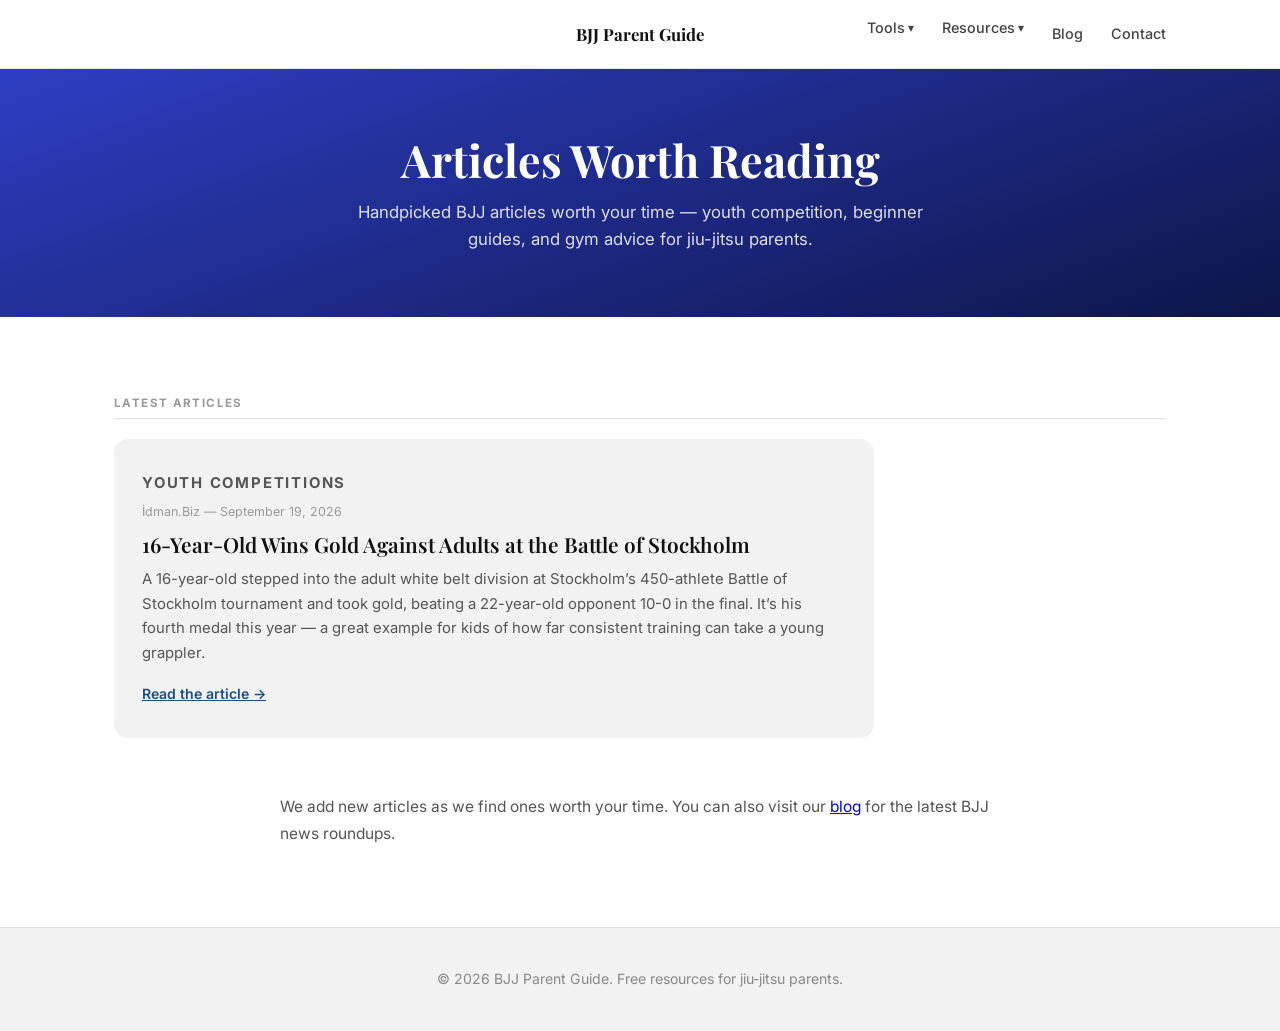
==== articles.html @ d81e4fc1 "Add Articles Worth Reading page (articles.html)" ====
<!DOCTYPE html>
<html lang="en">
<head>
  <meta charset="UTF-8" />
  <meta name="viewport" content="width=device-width, initial-scale=1.0" />
  <title>Articles Worth Reading | BJJ Parent Guide</title>
  <meta name="description" content="Handpicked BJJ articles worth your time: youth competition, beginner guides, gym advice, and parenting topics, curated for jiu-jitsu parents." />
  <link rel="stylesheet" href="css/style.css" />
</head>
<body>

  <nav>
    <div class="nav-container">
      <a href="index.html" class="nav-logo">BJJ Parent Guide</a>
      <button class="nav-toggle" aria-label="Toggle menu">&#9776;</button>
      <ul class="nav-links">
        <li class="nav-dropdown">
          <span class="nav-dropdown-toggle">Tools</span>
          <ul class="dropdown-menu">
            <li><a href="gi-size-finder.html">Gi Size Finder</a></li>
          </ul>
        </li>
        <li class="nav-dropdown">
          <span class="nav-dropdown-toggle">Resources</span>
          <ul class="dropdown-menu">
            <li><a href="glossary.html">BJJ Glossary</a></li>
            <li><a href="belts.html">Belt Guide</a></li>
            <li><a href="tournament.html">Tournament Guide</a></li>
            <li><a href="articles.html">Articles Worth Reading</a></li>
          </ul>
        </li>
        <li><a href="blog.html">Blog</a></li>
        <li><a href="contact.html">Contact</a></li>
      </ul>
    </div>
  </nav>

  <header class="page-header">
    <h1>Articles Worth Reading</h1>
    <p>Handpicked BJJ articles worth your time &mdash; youth competition, beginner guides, and gym advice for jiu-jitsu parents.</p>
  </header>

  <section class="cards-section">

    <div class="card-group">
      <h3 class="card-group-label">Latest Articles</h3>
      <div class="cards-grid cards-grid-md">

        <div class="card card-blog">
          <p class="card-group-label" style="border-bottom:none;padding-bottom:0;margin-bottom:0.4rem;">Youth Competitions</p>
          <p style="font-size:0.78rem;color:#999;margin-bottom:0.6rem;">&#304;dman.Biz &mdash; September 19, 2026</p>
          <h3>16-Year-Old Wins Gold Against Adults at the Battle of Stockholm</h3>
          <p>A 16-year-old stepped into the adult white belt division at Stockholm&rsquo;s 450-athlete Battle of Stockholm tournament and took gold, beating a 22-year-old opponent 10-0 in the final. It&rsquo;s his fourth medal this year &mdash; a great example for kids of how far consistent training can take a young grappler.</p>
          <a href="https://www.idman.biz/en/news/other/157012" class="card-arrow" target="_blank" rel="noopener">Read the article &rarr;</a>
        </div>

      </div>
    </div>

    <p style="max-width:720px;margin:2rem auto 0;color:#555;font-size:0.97rem;line-height:1.7;">We add new articles as we find ones worth your time. You can also visit our <a href="blog.html">blog</a> for the latest BJJ news roundups.</p>

  </section>

  <footer>
    <p>&copy; <span id="copyrightYear"></span> BJJ Parent Guide. Free resources for jiu-jitsu parents.</p>
  </footer>

  <script src="js/script.js"></script>
</body>
</html>
---- css/style.css ----
/* ============================================================
   BJJ Parent Guide — style.css
   ============================================================ */

@import url('https://fonts.googleapis.com/css2?family=Playfair+Display:ital,wght@0,400;0,600;0,700;1,400&family=Inter:wght@400;500;600;700&display=swap');

/* --- Reset & Base --- */
*, *::before, *::after { box-sizing: border-box; margin: 0; padding: 0; }

html { scroll-behavior: smooth; }

body {
  font-family: 'Inter', 'Segoe UI', sans-serif;
  color: #111;
  background: #fff;
  line-height: 1.6;
}

h1, h2, h3, h4, h5, h6 {
  font-family: 'Playfair Display', Georgia, serif;
  line-height: 1.2;
}

/* --- Navigation --- */
nav {
  background: #fff;
  border-bottom: 1px solid #e8e8e8;
  position: sticky;
  top: 0;
  z-index: 100;
}

.nav-container {
  max-width: 1100px;
  margin: 0 auto;
  padding: 0 1.5rem;
  display: flex;
  align-items: center;
  justify-content: space-between;
  height: 68px;
  position: relative;
}

.nav-logo {
  font-family: 'Playfair Display', Georgia, serif;
  font-size: 1.05rem;
  font-weight: 700;
  color: #111;
  text-decoration: none;
  position: absolute;
  left: 50%;
  transform: translateX(-50%);
  white-space: nowrap;
}

.nav-links {
  display: flex;
  list-style: none;
  gap: 1.75rem;
  margin-left: auto;
}

.nav-links a {
  text-decoration: none;
  color: #444;
  font-weight: 500;
  font-size: 0.9rem;
  transition: color 0.2s;
  white-space: nowrap;
}

.nav-links a:hover,
.nav-links a.active { color: #111; }

.nav-toggle {
  display: none;
  background: none;
  border: none;
  font-size: 1.5rem;
  cursor: pointer;
  color: #333;
  line-height: 1;
}

/* --- Dropdown Nav --- */
.nav-dropdown { position: relative; }

.nav-dropdown-toggle {
  cursor: pointer;
  color: #444;
  font-weight: 500;
  font-size: 0.9rem;
  white-space: nowrap;
  display: flex;
  align-items: center;
  gap: 0.2rem;
  background: none;
  border: none;
  font-family: inherit;
  padding: 0;
  line-height: 1;
  transition: color 0.2s;
}

.nav-dropdown-toggle::after {
  content: '▾';
  font-size: 0.72rem;
}

.nav-dropdown:hover .nav-dropdown-toggle,
.nav-dropdown.open .nav-dropdown-toggle { color: #111; }

.dropdown-menu {
  display: none;
  position: absolute;
  top: calc(100% + 12px);
  left: 50%;
  transform: translateX(-50%);
  background: #fff;
  border-radius: 12px;
  box-shadow: 0 8px 24px rgba(0,0,0,0.12);
  padding: 0.5rem 0;
  list-style: none;
  min-width: 190px;
  z-index: 200;
}

.nav-dropdown:hover .dropdown-menu,
.nav-dropdown.open .dropdown-menu { display: block; }

.dropdown-menu li a {
  display: block;
  padding: 0.55rem 1.25rem;
  color: #444;
  text-decoration: none;
  font-size: 0.9rem;
  white-space: nowrap;
  transition: background 0.15s;
}

.dropdown-menu li a:hover,
.dropdown-menu li a.active { background: #f5f5f5; color: #111; }

/* --- Hero --- */
.hero {
  background: linear-gradient(160deg, #2e3ec4 0%, #0d1548 100%);
  color: #fff;
  padding: 6rem 1.5rem;
  text-align: center;
}

.hero h1 {
  font-size: clamp(2.2rem, 6vw, 3.8rem);
  margin-bottom: 1.25rem;
  font-weight: 700;
}

.hero p {
  font-family: 'Inter', sans-serif;
  font-size: 1.1rem;
  max-width: 580px;
  margin: 0 auto 2.5rem;
  opacity: 0.85;
}

.hero-btn {
  display: inline-block;
  background: #fff;
  color: #1a3a7a;
  text-decoration: none;
  padding: 0.9rem 2.5rem;
  border-radius: 8px;
  font-weight: 600;
  font-size: 0.95rem;
  letter-spacing: 0.02em;
  transition: opacity 0.2s, transform 0.2s;
}

.hero-btn:hover {
  opacity: 0.9;
  transform: translateY(-2px);
}

/* --- Page Header (inner pages) --- */
.page-header {
  background: linear-gradient(160deg, #2e3ec4 0%, #0d1548 100%);
  color: #fff;
  padding: 4rem 1.5rem;
  text-align: center;
}

.page-header h1 { font-size: clamp(1.8rem, 4vw, 2.8rem); }

.page-header p {
  font-family: 'Inter', sans-serif;
  font-size: 1.05rem;
  opacity: 0.85;
  margin-top: 0.75rem;
  max-width: 580px;
  margin-left: auto;
  margin-right: auto;
}

/* --- Home Cards --- */
.cards-section {
  max-width: 1100px;
  margin: 5rem auto;
  padding: 0 1.5rem;
}

.cards-grid {
  display: grid;
  grid-template-columns: repeat(auto-fit, minmax(280px, 1fr));
  gap: 1.25rem;
}

.card {
  background: #f2f2f2;
  border-radius: 14px;
  padding: 2rem 1.75rem;
  text-decoration: none;
  color: inherit;
  display: block;
  border-top: none;
  transition: transform 0.2s, box-shadow 0.2s;
}

.card:hover {
  transform: translateY(-4px);
  box-shadow: 0 8px 24px rgba(0,0,0,0.1);
}

.card.card-glossary,
.card.card-belts,
.card.card-tournament,
.card.card-gi-finder,
.card.card-blog,
.card.card-contact { border-top: none; }

/* --- Card Groups (Homepage) --- */
.card-group { margin-bottom: 3.5rem; }

.card-group-label {
  font-family: 'Inter', sans-serif;
  font-size: 0.72rem;
  font-weight: 700;
  text-transform: uppercase;
  letter-spacing: 0.12em;
  color: #999;
  margin-bottom: 1.25rem;
  padding-bottom: 0.5rem;
  border-bottom: 1px solid #e0e0e0;
}

.cards-grid-sm  { max-width: 380px; }
.cards-grid-md  { max-width: 760px; }

.card-icon { font-size: 2.4rem; margin-bottom: 1rem; }

.card h3 {
  font-size: 1.3rem;
  color: #111;
  margin-bottom: 0.6rem;
  font-weight: 600;
}

.card p {
  font-family: 'Inter', sans-serif;
  color: #555;
  font-size: 0.93rem;
  line-height: 1.65;
}

.card-arrow {
  display: inline-block;
  margin-top: 1.1rem;
  color: #1a4f8a;
  font-weight: 600;
  font-size: 0.88rem;
  font-family: 'Inter', sans-serif;
}

/* --- Home About Section --- */
.home-about {
  background: #f9f9f9;
  border-top: 1px solid #e8e8e8;
  padding: 5rem 1.5rem;
}

.home-about-inner {
  max-width: 700px;
  margin: 0 auto;
  text-align: center;
}

.home-about-inner h2 {
  font-size: clamp(1.8rem, 4vw, 2.6rem);
  color: #111;
  margin-bottom: 1.5rem;
}

.home-about-inner p {
  font-family: 'Inter', sans-serif;
  color: #555;
  font-size: 1rem;
  line-height: 1.8;
  margin-bottom: 1.1rem;
}

.home-about-inner p:last-child { margin-bottom: 0; }

.home-about-inner a {
  color: #1a4f8a;
  font-weight: 600;
  text-decoration: none;
}

.home-about-inner a:hover { text-decoration: underline; }

/* --- CTA Button (general) --- */
.btn-cta {
  display: inline-block;
  background: #1a4f8a;
  color: #fff;
  text-decoration: none;
  padding: 0.85rem 2rem;
  border-radius: 8px;
  font-weight: 600;
  font-size: 0.95rem;
  letter-spacing: 0.02em;
  font-family: 'Inter', sans-serif;
  transition: background 0.2s, transform 0.2s;
}

.btn-cta:hover {
  background: #153f72;
  transform: translateY(-1px);
}

/* --- Contact / Forms --- */
.contact-section {
  max-width: 640px;
  margin: 3rem auto 5rem;
  padding: 0 1.5rem;
}

.contact-note {
  font-family: 'Inter', sans-serif;
  color: #555;
  font-size: 0.97rem;
  line-height: 1.75;
  margin-bottom: 2rem;
  text-align: center;
}

.contact-card {
  background: #f2f2f2;
  border-radius: 16px;
  padding: 2.5rem;
}

.form-group { margin-bottom: 1.25rem; }

.form-group label {
  display: block;
  font-family: 'Inter', sans-serif;
  font-weight: 600;
  color: #333;
  margin-bottom: 0.45rem;
  font-size: 0.93rem;
}

.form-control {
  width: 100%;
  padding: 0.75rem 1rem;
  border: 1.5px solid #ddd;
  border-radius: 8px;
  font-size: 1rem;
  font-family: inherit;
  background: #fff;
  transition: border-color 0.2s;
}

.form-control:focus {
  outline: none;
  border-color: #1a4f8a;
}

textarea.form-control {
  resize: vertical;
  min-height: 130px;
}

.btn-submit {
  width: 100%;
  background: #1a4f8a;
  color: #fff;
  border: none;
  padding: 0.9rem;
  border-radius: 8px;
  font-size: 1rem;
  font-weight: 600;
  cursor: pointer;
  transition: background 0.2s;
  margin-top: 0.5rem;
  font-family: inherit;
  letter-spacing: 0.02em;
}

.btn-submit:hover { background: #153f72; }

.form-success {
  display: none;
  background: #edf5e8;
  border: 1px solid #6daf7e;
  border-radius: 10px;
  padding: 1.5rem;
  text-align: center;
  color: #3d7a50;
  font-weight: 600;
  margin-top: 1rem;
  font-size: 1.05rem;
}

/* --- Footer --- */
footer {
  background: #f2f2f2;
  color: #888;
  text-align: center;
  padding: 2.5rem 1.5rem;
  font-family: 'Inter', sans-serif;
  font-size: 0.88rem;
  border-top: 1px solid #e0e0e0;
}

footer a { color: #666; text-decoration: none; }
footer a:hover { text-decoration: underline; }

/* --- Blog Section --- */
.blog-section {
  max-width: 1000px;
  margin: 3rem auto 5rem;
  padding: 0 1.5rem;
}

.blog-filters {
  display: flex;
  flex-wrap: wrap;
  gap: 0.6rem;
  margin-bottom: 2.5rem;
}

.blog-filter-btn {
  background: #f2f2f2;
  border: 1.5px solid transparent;
  padding: 0.45rem 1.1rem;
  border-radius: 20px;
  font-size: 0.85rem;
  font-weight: 600;
  cursor: pointer;
  color: #555;
  transition: background 0.2s, color 0.2s;
  font-family: inherit;
}

.blog-filter-btn:hover { background: #e5e5e5; color: #111; }

.blog-filter-btn.active {
  background: #1a4f8a;
  color: #fff;
  border-color: #1a4f8a;
}

.blog-grid {
  display: grid;
  grid-template-columns: repeat(auto-fill, minmax(300px, 1fr));
  gap: 1.5rem;
}

.blog-empty {
  background: #f2f2f2;
  border-radius: 14px;
  padding: 3rem 2rem;
  text-align: center;
  color: #666;
}

.blog-empty p {
  font-family: 'Inter', sans-serif;
  font-size: 1rem;
  line-height: 1.65;
  max-width: 480px;
  margin: 0 auto;
}

/* ============================================================
   GLOSSARY
   ============================================================ */
.glossary-container { max-width: 860px; margin: 2rem auto 4rem; padding: 0 1.5rem; }
.glossary-filters { display: flex; flex-wrap: wrap; gap: .5rem; margin-bottom: 2rem; }
.gloss-filter-btn { background: #f2f2f2; border: 1.5px solid transparent; padding: .4rem .9rem; border-radius: 20px; font-size: .85rem; font-weight: 600; cursor: pointer; color: #555; font-family: inherit; transition: background .2s; }
.gloss-filter-btn.active { background: #1a4f8a; color: #fff; border-color: #1a4f8a; }
.gloss-section { margin-bottom: 2.5rem; }
.gloss-section-label { font-family: 'Inter', sans-serif; font-size: .72rem; font-weight: 700; text-transform: uppercase; letter-spacing: .12em; color: #999; margin-bottom: 1rem; padding-bottom: .4rem; border-bottom: 1px solid #e0e0e0; }
.gloss-grid { display: grid; grid-template-columns: repeat(auto-fill, minmax(260px, 1fr)); gap: 1rem; }
.gloss-card { background: #f2f2f2; border-radius: 12px; padding: 1.1rem 1.25rem; border-left: 3px solid #1a4f8a; }
.gloss-card.red    { border-left-color: #b5451b; }
.gloss-card.orange { border-left-color: #d97706; }
.gloss-card.purple { border-left-color: #7b3fa0; }
.gloss-card.green  { border-left-color: #3a8a4f; }
.gloss-term { font-family: 'Playfair Display', Georgia, serif; font-size: 1rem; font-weight: 700; color: #111; margin-bottom: .3rem; }
.gloss-def  { font-family: 'Inter', sans-serif; font-size: .88rem; color: #555; line-height: 1.55; margin: 0; }
.gloss-badge { display: inline-block; font-family: 'Inter', sans-serif; font-size: .68rem; font-weight: 700; text-transform: uppercase; letter-spacing: .05em; padding: .15rem .6rem; border-radius: 20px; margin-bottom: .4rem; }
.gloss-badge-position    { background: #e8f0fb; color: #1a4f8a; }
.gloss-badge-technique   { background: #fdecea; color: #9b2335; }
.gloss-badge-competition { background: #fef3e2; color: #a0620a; }
.gloss-badge-gear        { background: #f0ebfb; color: #6b3fa0; }
.gloss-badge-training    { background: #e8f4ee; color: #3d7a4f; }

/* ============================================================
   BELT GUIDE
   ============================================================ */
.belts-container { max-width: 860px; margin: 2rem auto 4rem; padding: 0 1.5rem; }
.belt-system-note { background: #fdf5e8; border-left: 3px solid #d97706; border-radius: 8px; padding: 1rem 1.25rem; margin-bottom: 2rem; font-family: 'Inter', sans-serif; font-size: .92rem; color: #5a3a1a; line-height: 1.6; }
.belt-track { display: flex; flex-direction: column; gap: .75rem; margin-bottom: 2.5rem; }
.belt-row { display: flex; align-items: center; gap: 1rem; }
.belt-bar { width: 120px; height: 28px; border-radius: 6px; flex-shrink: 0; border: 1.5px solid rgba(0,0,0,.12); }
.belt-bar-white   { background: #f0f0f0; }
.belt-bar-grey    { background: #808080; }
.belt-bar-yellow  { background: #e6b800; }
.belt-bar-orange  { background: #e67e22; }
.belt-bar-green   { background: #3a8a4f; }
.belt-bar-blue    { background: #2b5fa8; }
.belt-bar-purple  { background: #7b3fa0; }
.belt-bar-brown   { background: #7b4f2e; }
.belt-bar-black   { background: #1a1a1a; }
.belt-bar-half { position: relative; overflow: hidden; }
.belt-bar-half::after { content: ''; position: absolute; top: 0; right: 0; width: 50%; height: 100%; }
.belt-bar-grey-white::after   { background: #f0f0f0; }
.belt-bar-grey-black::after   { background: #1a1a1a; }
.belt-bar-yellow-white::after { background: #f0f0f0; }
.belt-bar-yellow-black::after { background: #1a1a1a; }
.belt-bar-orange-white::after { background: #f0f0f0; }
.belt-bar-orange-black::after { background: #1a1a1a; }
.belt-bar-green-white::after  { background: #f0f0f0; }
.belt-bar-green-black::after  { background: #1a1a1a; }
.belt-info { flex: 1; }
.belt-name { font-family: 'Playfair Display', Georgia, serif; font-size: .98rem; font-weight: 700; color: #111; }
.belt-note { font-family: 'Inter', sans-serif; font-size: .83rem; color: #666; margin-top: .15rem; }

.stripe-explainer { background: #f2f2f2; border-radius: 14px; padding: 1.5rem; margin-bottom: 2.5rem; }
.stripe-explainer h2 { font-size: 1.3rem; color: #111; margin-bottom: .75rem; }
.stripe-explainer p { font-family: 'Inter', sans-serif; font-size: .9rem; color: #555; line-height: 1.65; margin-bottom: .75rem; }
.stripe-demo { display: grid; grid-template-columns: repeat(4, 1fr); gap: 1rem; margin-top: 1.25rem; }
.stripe-demo-item { display: flex; flex-direction: column; align-items: center; gap: .5rem; }
.stripe-label { font-family: 'Inter', sans-serif; font-size: .8rem; color: #666; }
.stripe-belt { width: 100%; max-width: 90px; height: 26px; background: #fff; border: 2px solid #999; border-radius: 4px; position: relative; }
.stripe { position: absolute; right: 0; top: 0; width: 12px; height: 100%; background: #111; border-radius: 0 2px 2px 0; }
.stripe-2 { right: 13px; }
.stripe-3 { right: 26px; }
.stripe-4 { right: 39px; }

.promo-tracker { background: #f2f2f2; border-radius: 14px; padding: 1.5rem 1.75rem; margin-bottom: 2.5rem; }
.promo-tracker h2 { font-size: 1.3rem; color: #111; margin-bottom: .5rem; }
.promo-tracker p { font-family: 'Inter', sans-serif; font-size: .9rem; color: #555; margin-bottom: 1rem; line-height: 1.6; }
.promo-print-btn { display: inline-flex; align-items: center; gap: .4rem; background: #1a4f8a; color: #fff; border: none; border-radius: 8px; padding: .55rem 1.2rem; font-size: .9rem; font-weight: 600; cursor: pointer; font-family: inherit; transition: background .2s; text-decoration: none; margin-bottom: 1.25rem; }
.promo-print-btn:hover { background: #153f72; }
.tracker-table { width: 100%; border-collapse: collapse; font-size: .87rem; }
.tracker-table th { background: #111; color: #fff; padding: .5rem .75rem; text-align: left; font-weight: 600; }
.tracker-table td { padding: .45rem .75rem; border-bottom: 1px solid #e0e0e0; color: #333; vertical-align: middle; }
.tracker-table tr:nth-child(even) td { background: #f9f9f9; }
.tracker-check { width: 28px; height: 28px; border: 2px solid #1a4f8a; border-radius: 4px; display: inline-block; }

.belt-section-heading { font-size: 1.2rem; font-weight: 700; color: #111; margin: 2rem 0 1rem; }

/* ============================================================
   GI SIZE FINDER
   ============================================================ */
.gi-finder-container { max-width: 700px; margin: 2rem auto 4rem; padding: 0 1.5rem; }
.gi-finder-card { background: #f2f2f2; border-radius: 16px; padding: 2rem; }
.gi-finder-card h2 { font-size: 1.3rem; color: #111; margin-bottom: .5rem; }
.gi-finder-card > p { font-family: 'Inter', sans-serif; font-size: .93rem; color: #555; line-height: 1.65; margin-bottom: 1.5rem; }
.gi-form-row { display: grid; grid-template-columns: 1fr 1fr; gap: 1.25rem; margin-bottom: 1.5rem; }
@media (max-width: 500px) { .gi-form-row { grid-template-columns: 1fr; } }
.gi-field-label { display: block; font-family: 'Inter', sans-serif; font-weight: 600; color: #333; margin-bottom: .45rem; font-size: .93rem; }
.gi-unit-toggle { display: flex; gap: .5rem; margin-bottom: .75rem; }
.gi-unit-btn { background: #fff; border: 1.5px solid #ddd; padding: .35rem .9rem; border-radius: 20px; font-size: .85rem; font-weight: 600; cursor: pointer; font-family: inherit; transition: all .2s; color: #555; }
.gi-unit-btn.active { background: #1a4f8a; color: #fff; border-color: #1a4f8a; }
.gi-inputs { display: flex; gap: .5rem; align-items: center; flex-wrap: wrap; }
.gi-input { width: 80px; padding: .65rem .75rem; border: 1.5px solid #ddd; border-radius: 8px; font-size: .95rem; font-family: inherit; background: #fff; transition: border-color .2s; }
.gi-input:focus { outline: none; border-color: #1a4f8a; }
.gi-input-wide { width: 100%; }
.gi-input-label { font-family: 'Inter', sans-serif; font-size: .85rem; color: #666; }
.gi-submit { width: 100%; background: #1a4f8a; color: #fff; border: none; padding: .85rem; border-radius: 8px; font-size: 1rem; font-weight: 600; cursor: pointer; transition: background .2s; margin-top: .5rem; font-family: inherit; }
.gi-submit:hover { background: #153f72; }
.gi-result { display: none; background: #e8f0fb; border: 2px solid #1a4f8a; border-radius: 12px; padding: 1.5rem; margin-top: 1.5rem; }
.gi-result-size { font-family: 'Playfair Display', Georgia, serif; font-size: 2.5rem; font-weight: 700; color: #1a4f8a; line-height: 1; margin-bottom: .25rem; }
.gi-result-label { font-family: 'Inter', sans-serif; font-size: .85rem; color: #555; margin-bottom: 1rem; }
.gi-result-note { font-family: 'Inter', sans-serif; font-size: .88rem; color: #444; line-height: 1.6; }
.gi-disclaimer { font-family: 'Inter', sans-serif; font-size: .82rem; color: #999; font-style: italic; margin-top: 1.25rem; line-height: 1.55; }
.gi-chart { margin-top: 2.5rem; }
.gi-chart h3 { font-size: 1rem; font-weight: 700; color: #111; margin-bottom: .75rem; }
.gi-table { width: 100%; border-collapse: collapse; font-size: .88rem; }
.gi-table th { background: #111; color: #fff; padding: .5rem .75rem; text-align: left; font-weight: 600; }
.gi-table td { padding: .5rem .75rem; border-bottom: 1px solid #e0e0e0; color: #333; }
.gi-table tr:nth-child(even) td { background: #f9f9f9; }
.gi-table tr.highlight td { background: #e8f0fb; font-weight: 600; }

/* ============================================================
   TOURNAMENT PAGE
   ============================================================ */
.scoring-container { max-width: 860px; margin: 2rem auto 4rem; padding: 0 1.5rem; }
.scoring-section-title { font-size: 1.4rem; font-weight: 700; color: #111; margin-bottom: 1rem; }
.scoring-table-wrap { overflow-x: auto; margin-bottom: 2.5rem; }
.scoring-table { width: 100%; border-collapse: collapse; font-size: .9rem; }
.scoring-table th { background: #111; color: #fff; padding: .65rem 1rem; text-align: left; font-weight: 600; }
.scoring-table td { padding: .65rem 1rem; border-bottom: 1px solid #e0e0e0; color: #333; vertical-align: top; }
.scoring-table tr:nth-child(even) td { background: #f9f9f9; }
.pts-badge { display: inline-block; background: #1a4f8a; color: #fff; font-weight: 700; border-radius: 20px; padding: .15rem .7rem; font-size: .85rem; }
.pts-badge-red { background: #b5451b; }
.pts-badge-orange { background: #d97706; }

.checklist-card { background: #f2f2f2; border-radius: 14px; padding: 1.5rem 1.75rem; margin-bottom: 1.5rem; }
.checklist-card h3 { font-size: 1.2rem; font-weight: 700; color: #111; margin-bottom: 1rem; }
.checklist-list { list-style: none; padding: 0; display: flex; flex-direction: column; gap: .5rem; }
.checklist-list li { font-family: 'Inter', sans-serif; font-size: .92rem; color: #333; padding-left: 1.5rem; position: relative; line-height: 1.5; }
.checklist-list li::before { content: '✓'; position: absolute; left: 0; color: #1a4f8a; font-weight: 700; }

.expect-section { background: #f2f2f2; border-radius: 14px; padding: 1.5rem 1.75rem; margin-bottom: 1.5rem; }
.expect-section h2 { font-size: 1.25rem; font-weight: 700; color: #111; margin-bottom: 1rem; }
.expect-section ul { list-style: none; padding: 0; display: flex; flex-direction: column; gap: .65rem; }
.expect-section ul li { font-family: 'Inter', sans-serif; font-size: .93rem; color: #333; padding-left: 1.4rem; position: relative; line-height: 1.6; }
.expect-section ul li::before { content: '→'; position: absolute; left: 0; color: #b5451b; font-weight: 700; }

.callout-box { background: #e8f0fb; border-left: 3px solid #1a4f8a; border-radius: 8px; padding: 1.25rem 1.5rem; margin-bottom: 1.5rem; }
.callout-box h3 { font-size: 1rem; font-weight: 700; color: #111; margin-bottom: .75rem; }
.callout-box ul { list-style: none; padding: 0; display: flex; flex-direction: column; gap: .5rem; }
.callout-box ul li { font-family: 'Inter', sans-serif; font-size: .9rem; color: #444; padding-left: 1.3rem; position: relative; line-height: 1.55; }
.callout-box ul li::before { content: '•'; position: absolute; left: 0; color: #1a4f8a; font-weight: 700; }

/* ============================================================
   RESPONSIVE
   ============================================================ */
@media (max-width: 768px) {
  .nav-logo {
    position: static;
    transform: none;
    flex: 1;
    text-align: center;
  }

  .nav-links {
    display: none;
    flex-direction: column;
    position: absolute;
    top: 68px;
    left: 0;
    right: 0;
    background: #fff;
    padding: 1rem 1.5rem 1.5rem;
    box-shadow: 0 6px 16px rgba(0,0,0,0.1);
    z-index: 99;
    gap: 0.75rem;
    border-top: 1px solid #e8e8e8;
  }

  .nav-links.open { display: flex; }
  .nav-toggle { display: block; }

  .nav-dropdown-toggle {
    width: 100%;
    justify-content: space-between;
    padding: 0.25rem 0;
  }

  .dropdown-menu {
    position: static;
    transform: none;
    box-shadow: none;
    padding: 0.25rem 0 0.25rem 1rem;
    border-left: 2px solid #e0e0e0;
    border-radius: 0;
    min-width: unset;
    margin-top: 0.25rem;
  }

  .nav-dropdown:hover .dropdown-menu { display: none; }
  .nav-dropdown.open .dropdown-menu  { display: block; }

  .contact-card { padding: 1.5rem; }
  .gi-finder-card { padding: 1.25rem; }
  .blog-grid { grid-template-columns: 1fr; }
  .belt-row { flex-wrap: wrap; }
}

/* ============================================================
   PRINT — Belt Promotion Tracker
   ============================================================ */
@media print {
  nav, footer, .promo-print-btn, .page-header + .belts-container > *:not(.promo-tracker),
  .belt-system-note, .belt-track, .stripe-explainer, .belt-section-heading { display: none !important; }

  .promo-tracker { box-shadow: none; border: 1px solid #ccc; }

  * {
    -webkit-print-color-adjust: exact;
    print-color-adjust: exact;
  }
}
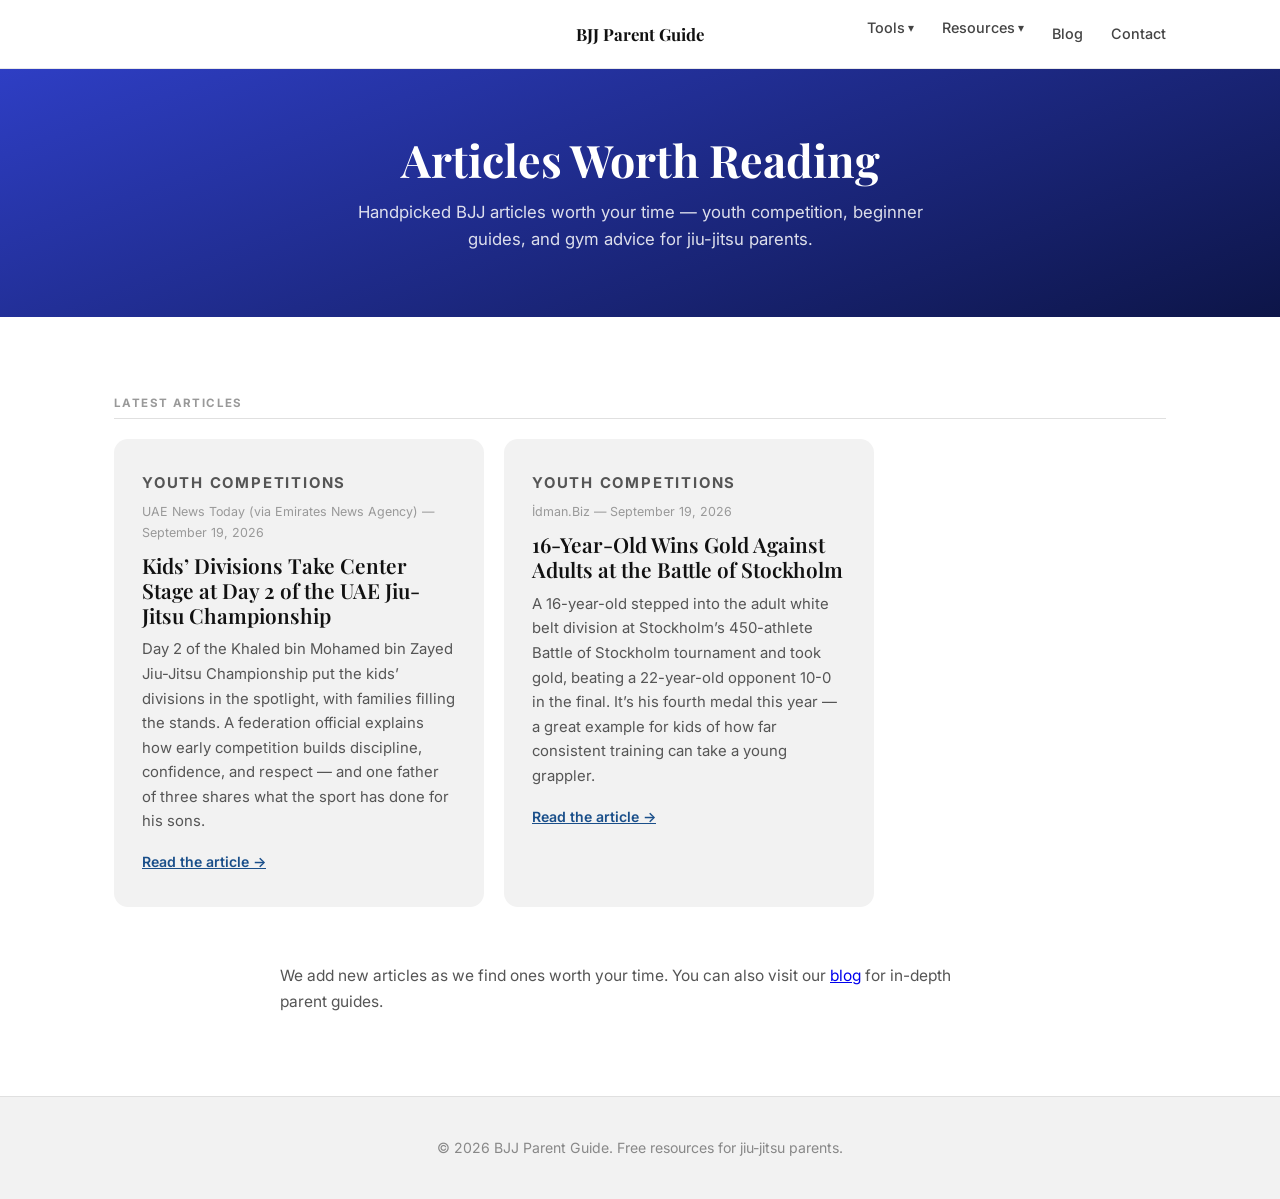
==== commit 4f319a9a: "Add UAE kids-divisions article to Articles Worth Reading" ====
--- a/articles.html
+++ b/articles.html
@@ -48,6 +48,15 @@
 
         <div class="card card-blog">
           <p class="card-group-label" style="border-bottom:none;padding-bottom:0;margin-bottom:0.4rem;">Youth Competitions</p>
+          <p style="font-size:0.78rem;color:#999;margin-bottom:0.6rem;">UAE News Today (via Emirates News Agency) &mdash; September 19, 2026</p>
+          <h3>Kids&rsquo; Divisions Take Center Stage at Day 2 of the UAE Jiu-Jitsu Championship</h3>
+          <p>Day 2 of the Khaled bin Mohamed bin Zayed Jiu-Jitsu Championship put the kids&rsquo; divisions in the spotlight, with families filling the stands. A federation official explains how early competition builds discipline, confidence, and respect &mdash; and one father of three shares what the sport has done for his sons.</p>
+          <a href="https://uaenewstoday.com/baniyas-maintains-lead-on-day-2-of-round-7-of-khaled-bin-mohamed-bin-zayed-jiu-jitsu-championship/" class="card-arrow" target="_blank" rel="noopener">Read the article &rarr;</a>
+        </div>
+
+
+        <div class="card card-blog">
+          <p class="card-group-label" style="border-bottom:none;padding-bottom:0;margin-bottom:0.4rem;">Youth Competitions</p>
           <p style="font-size:0.78rem;color:#999;margin-bottom:0.6rem;">&#304;dman.Biz &mdash; September 19, 2026</p>
           <h3>16-Year-Old Wins Gold Against Adults at the Battle of Stockholm</h3>
           <p>A 16-year-old stepped into the adult white belt division at Stockholm&rsquo;s 450-athlete Battle of Stockholm tournament and took gold, beating a 22-year-old opponent 10-0 in the final. It&rsquo;s his fourth medal this year &mdash; a great example for kids of how far consistent training can take a young grappler.</p>
@@ -57,7 +66,7 @@
       </div>
     </div>
 
-    <p style="max-width:720px;margin:2rem auto 0;color:#555;font-size:0.97rem;line-height:1.7;">We add new articles as we find ones worth your time. You can also visit our <a href="blog.html">blog</a> for the latest BJJ news roundups.</p>
+    <p style="max-width:720px;margin:2rem auto 0;color:#555;font-size:0.97rem;line-height:1.7;">We add new articles as we find ones worth your time. You can also visit our <a href="blog.html">blog</a> for in-depth parent guides.</p>
 
   </section>
 
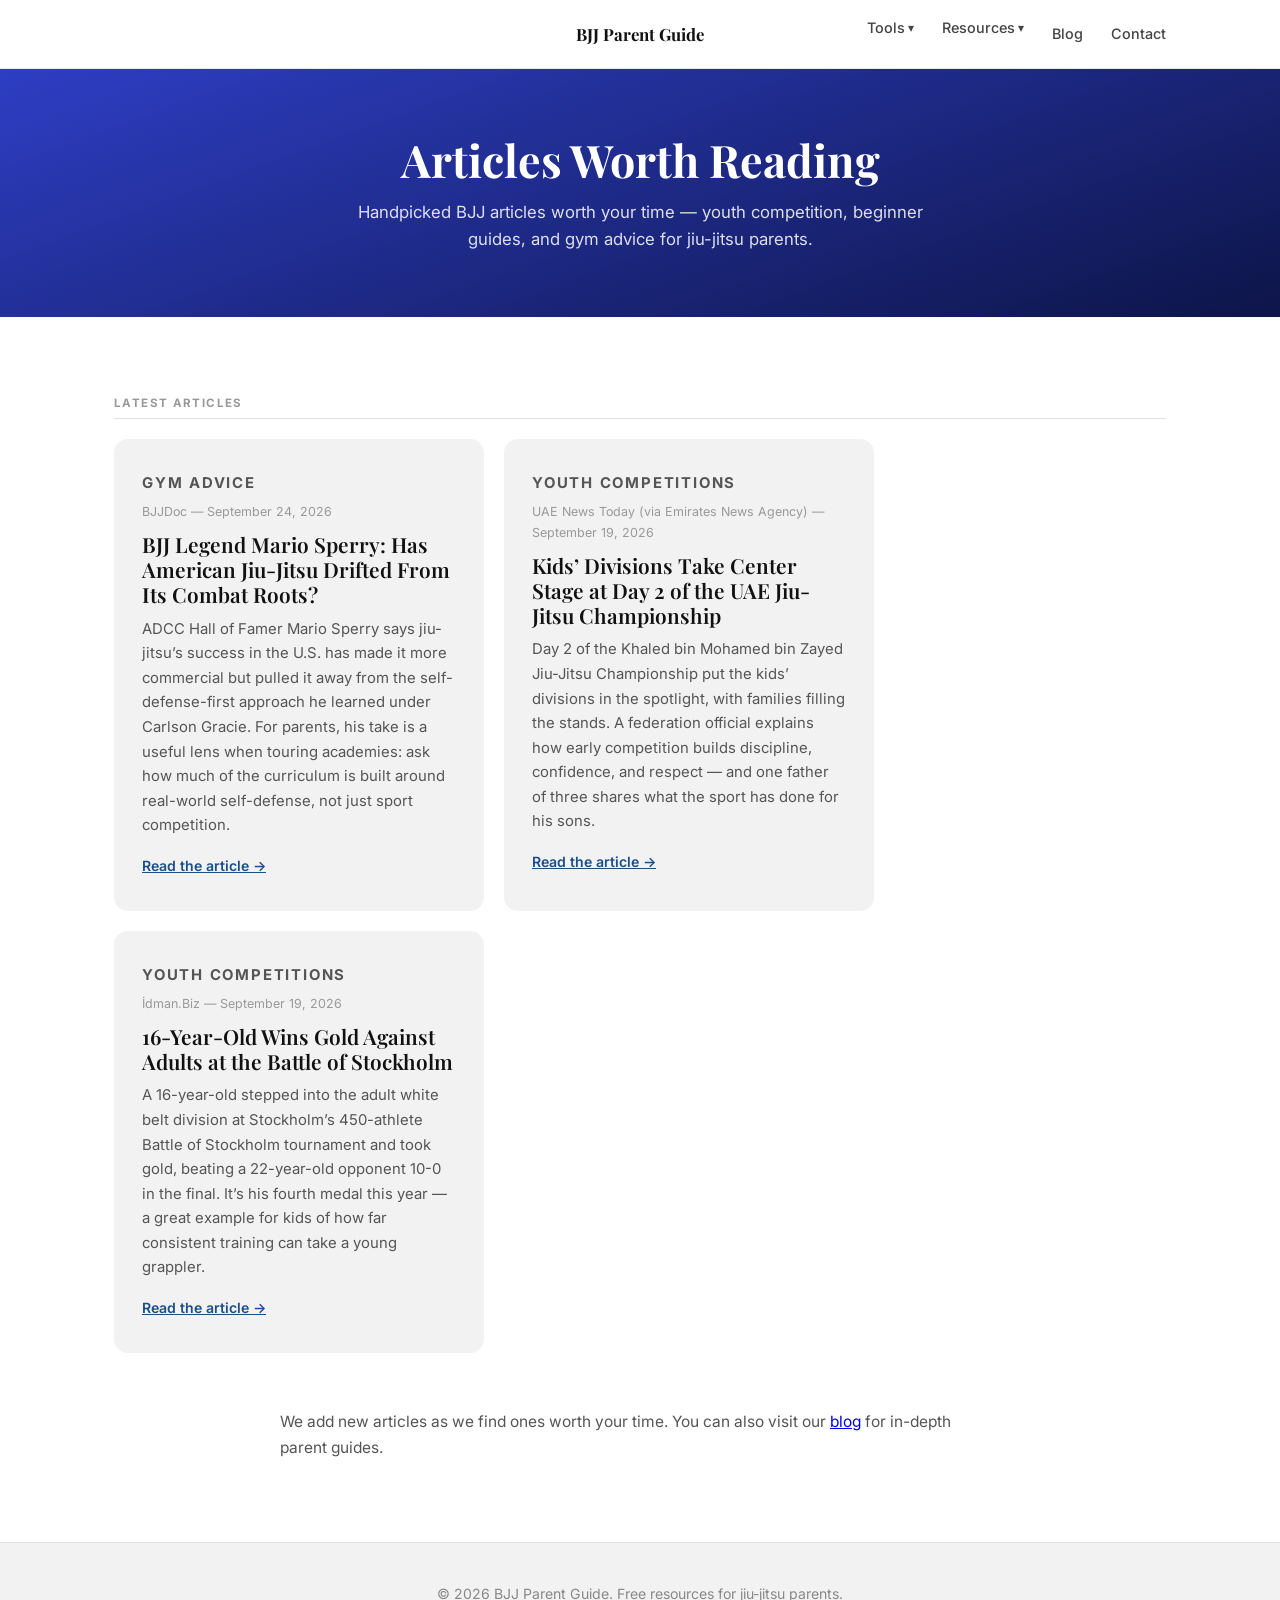
==== commit 2bc72515: "Add Mario Sperry interview to Articles Worth Reading (2026-09-25)" ====
--- a/articles.html
+++ b/articles.html
@@ -47,6 +47,14 @@
       <div class="cards-grid cards-grid-md">
 
         <div class="card card-blog">
+          <p class="card-group-label" style="border-bottom:none;padding-bottom:0;margin-bottom:0.4rem;">Gym Advice</p>
+          <p style="font-size:0.78rem;color:#999;margin-bottom:0.6rem;">BJJDoc &mdash; September 24, 2026</p>
+          <h3>BJJ Legend Mario Sperry: Has American Jiu-Jitsu Drifted From Its Combat Roots?</h3>
+          <p>ADCC Hall of Famer Mario Sperry says jiu-jitsu&rsquo;s success in the U.S. has made it more commercial but pulled it away from the self-defense-first approach he learned under Carlson Gracie. For parents, his take is a useful lens when touring academies: ask how much of the curriculum is built around real-world self-defense, not just sport competition.</p>
+          <a href="https://bjjdoc.com/2026/09/24/bjj-legend-blames-american-martial-arts-culture-for-commercialization-of-jiu-jitsu/" class="card-arrow" target="_blank" rel="noopener">Read the article &rarr;</a>
+        </div>
+
+        <div class="card card-blog">
           <p class="card-group-label" style="border-bottom:none;padding-bottom:0;margin-bottom:0.4rem;">Youth Competitions</p>
           <p style="font-size:0.78rem;color:#999;margin-bottom:0.6rem;">UAE News Today (via Emirates News Agency) &mdash; September 19, 2026</p>
           <h3>Kids&rsquo; Divisions Take Center Stage at Day 2 of the UAE Jiu-Jitsu Championship</h3>
